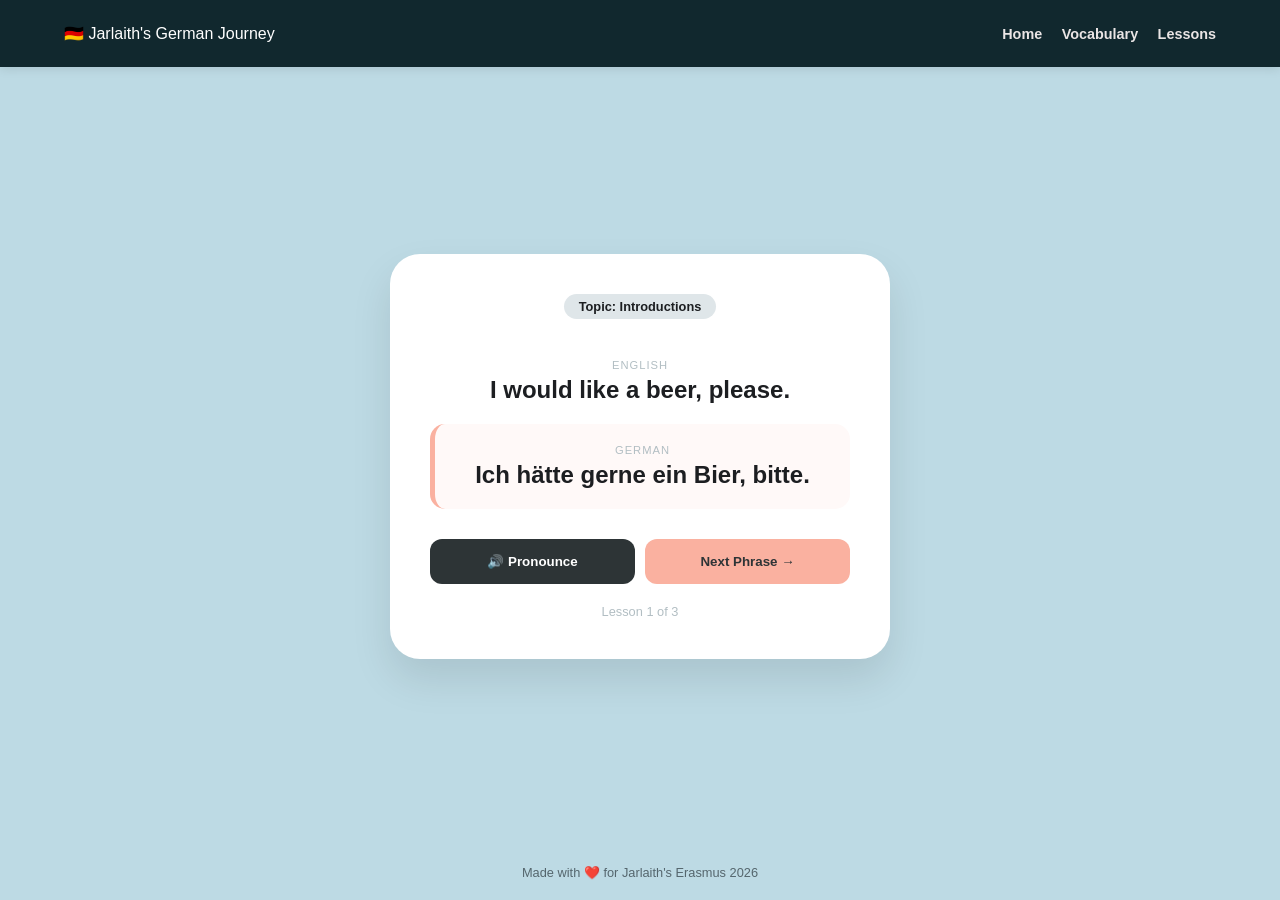
==== lessons.html @ a1bc1179 "dodano dosta toga i stil promijene" ====
<!DOCTYPE html>
<html lang="en">
<head>
    <meta charset="UTF-8">
    <meta name="viewport" content="width=device-width, initial-scale=1.0">
    <title>Daily Lessons | Jarlaith's German</title>
    <link rel="stylesheet" href="style.css">
</head>
<body>
    <main>
        <div class="lesson-card">
            <div class="badge" id="lesson-topic">Topic: Introductions</div>
            
            <div class="phrase-section">
                <p class="lang-label">English</p>
                <h2 id="english-text">I would like a beer, please.</h2>
            </div>

            <div class="phrase-section german-box">
                <p class="lang-label">German</p>
                <h2 id="german-text">Ich hätte gerne ein Bier, bitte.</h2>
            </div>

            <div class="lesson-controls">
                <button class="btn-audio" onclick="speakCurrent()">🔊 Pronounce</button>
                <button class="btn-next" onclick="nextLesson()">Next Phrase →</button>
            </div>
            
            <p class="progress" id="progress-text">Lesson 1 of 3</p>
        </div>
    </main>

    <footer>
        Made with ❤️ for Jarlaith's Erasmus 2026
    </footer>

    <script src="header.js"></script>
    <script src="script.js"></script>
</body>
</html>
---- style.css ----
* { margin: 0; padding: 0; box-sizing: border-box; font-family: 'Inter', sans-serif; }

body { background: #bddae4; display: flex; flex-direction: column; min-height: 100vh; color: #1c1e21; }
.home-main {
    display: block;
    width: 100%;
    background: white;
}

.hero {
    height: 80vh;
    display: flex;
    justify-content: center;
    align-items: center;
    text-align: center;
    padding: 0 20px;
}

.hero-content h1 {
    font-size: 3.5rem;
    line-height: 1.1;
    margin-bottom: 20px;
    color: #121e22;
}

.highlight {
    color: #3e0c01;
}

.emoji-badge {
    display: inline-block;
    padding: 10px 20px;
    background: #f0f2f5;
    border-radius: 50px;
    font-weight: 600;
    margin-bottom: 20px;
}

.love-note {
    font-size: 1.2rem;
    color: #151819;
    max-width: 600px;
    margin: 0 auto 40px auto;
    line-height: 1.6;
}

.cta-button {
    background: #244b56;
    color: white;
    padding: 18px 40px;
    border: none;
    border-radius: 15px;
    font-size: 1.1rem;
    font-weight: bold;
    cursor: pointer;
    transition: transform 0.2s, background 0.2s;
}

.cta-button:hover {
    transform: translateY(-3px);
    background: #142023;
}

.lesson-container {
    padding-bottom: 100px;
    display: flex;
    justify-content: center;
}

header { 
    background: #11282e; 
    color: white; 
    padding: 1.5rem 5%; 
    display: flex; 
    justify-content: space-between; 
    align-items: center; 
    box-shadow: 0 2px 10px rgba(0,0,0,0.1); 
}

header nav a { 
    color: #eae5e5; 
    text-decoration: none; 
    margin-left: 15px; 
    font-weight: 600; 
    font-size: 0.9rem; 
}

main { flex: 1; display: flex; justify-content: center; align-items: center; padding: 20px; }

.vocab-container { background: white; padding: 30px; border-radius: 20px; width: 100%; max-width: 800px; box-shadow: 0 10px 30px rgba(0,0,0,0.05); }
.vocab-table { width: 100%; border-collapse: collapse; margin-top: 20px; }
.vocab-table th { text-align: left; padding: 15px; background: #f8f9fa; color: #636e72; font-size: 0.8rem; text-transform: uppercase; }
.vocab-table td { padding: 15px; border-bottom: 1px solid #eee; }
.audio-btn { background: #fab1a0; border: none; border-radius: 50%; width: 35px; height: 35px; cursor: pointer; transition: 0.2s; }
.audio-btn:hover { transform: scale(1.1); }

.lesson-card { background: white; padding: 40px; border-radius: 30px; width: 100%; max-width: 500px; text-align: center; box-shadow: 0 20px 40px rgba(0,0,0,0.1); }
.badge { background: #dfe6e9; display: inline-block; padding: 5px 15px; border-radius: 20px; font-size: 0.8rem; font-weight: bold; margin-bottom: 20px; }
.phrase-section { margin: 20px 0; }
.lang-label { font-size: 0.7rem; color: #b2bec3; text-transform: uppercase; letter-spacing: 1px; margin-bottom: 5px; }
.german-box { background: #fff9f8; padding: 20px; border-radius: 15px; border-left: 5px solid #fab1a0; }
.lesson-controls { display: flex; gap: 10px; margin-top: 30px; }
.btn-audio, .btn-next { flex: 1; padding: 15px; border: none; border-radius: 12px; font-weight: bold; cursor: pointer; transition: 0.3s; }
.btn-audio { background: #2d3436; color: white; }
.btn-next { background: #fab1a0; color: #2d3436; }
.progress { margin-top: 20px; font-size: 0.8rem; color: #b2bec3; }

footer { text-align: center; 
    padding: 20px; 
    color: #55666d; 
    font-size: 0.8rem; 
}
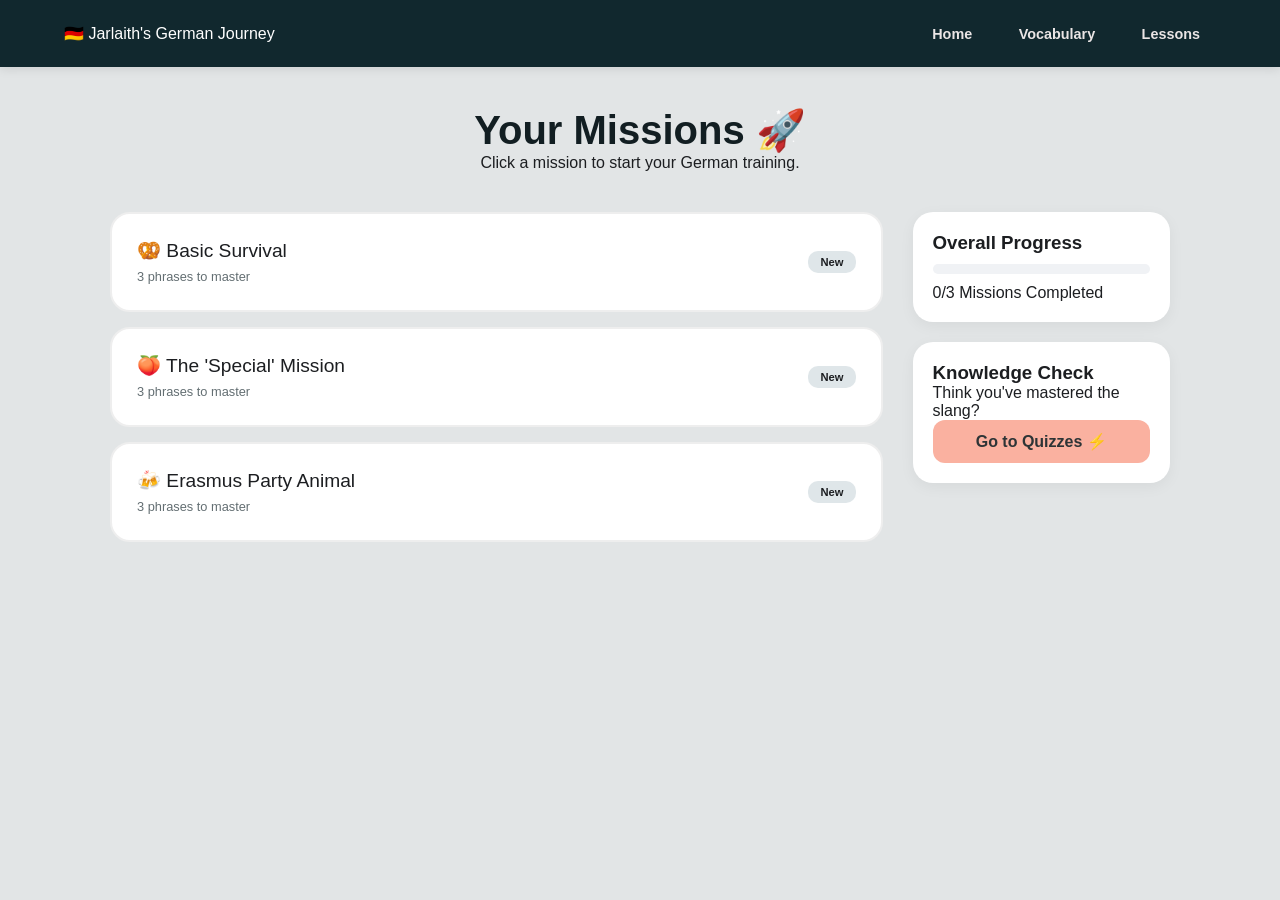
==== commit 11394a89: "dosta" ====
--- a/lessons.html
+++ b/lessons.html
@@ -7,32 +7,33 @@
     <link rel="stylesheet" href="style.css">
 </head>
 <body>
-    <main>
-        <div class="lesson-card">
-            <div class="badge" id="lesson-topic">Topic: Introductions</div>
-            
-            <div class="phrase-section">
-                <p class="lang-label">English</p>
-                <h2 id="english-text">I would like a beer, please.</h2>
+    <main class="dashboard-wrapper">
+    <div class="dashboard-header">
+        <h1>Your Missions 🚀</h1>
+        <p>Click a mission to start your German training.</p>
+    </div>
+
+    <div class="dashboard-grid">
+        <section id="dashboard-container" class="missions-list">
+            </section>
+
+        <aside class="sidebar">
+            <div class="sidebar-box progress-box">
+                <h3>Overall Progress</h3>
+                <div class="progress-bar-container">
+                    <div id="main-progress-bar" class="progress-fill"></div>
+                </div>
+                <p id="progress-stats">0/0 Missions Completed</p>
             </div>
 
-            <div class="phrase-section german-box">
-                <p class="lang-label">German</p>
-                <h2 id="german-text">Ich hätte gerne ein Bier, bitte.</h2>
+            <div class="sidebar-box quiz-link-box">
+                <h3>Knowledge Check</h3>
+                <p>Think you've mastered the slang?</p>
+                <a href="quizzes.html" class="quiz-cta">Go to Quizzes ⚡</a>
             </div>
-
-            <div class="lesson-controls">
-                <button class="btn-audio" onclick="speakCurrent()">🔊 Pronounce</button>
-                <button class="btn-next" onclick="nextLesson()">Next Phrase →</button>
-            </div>
-            
-            <p class="progress" id="progress-text">Lesson 1 of 3</p>
-        </div>
-    </main>
-
-    <footer>
-        Made with ❤️ for Jarlaith's Erasmus 2026
-    </footer>
+        </aside>
+    </div>
+</main>
 
     <script src="header.js"></script>
     <script src="script.js"></script>
--- a/style.css
+++ b/style.css
@@ -1,71 +1,7 @@
+/* --- OSNOVNE POSTAVKE --- */
 * { margin: 0; padding: 0; box-sizing: border-box; font-family: 'Inter', sans-serif; }
 
-body { background: #bddae4; display: flex; flex-direction: column; min-height: 100vh; color: #1c1e21; }
-.home-main {
-    display: block;
-    width: 100%;
-    background: white;
-}
-
-.hero {
-    height: 80vh;
-    display: flex;
-    justify-content: center;
-    align-items: center;
-    text-align: center;
-    padding: 0 20px;
-}
-
-.hero-content h1 {
-    font-size: 3.5rem;
-    line-height: 1.1;
-    margin-bottom: 20px;
-    color: #121e22;
-}
-
-.highlight {
-    color: #3e0c01;
-}
-
-.emoji-badge {
-    display: inline-block;
-    padding: 10px 20px;
-    background: #f0f2f5;
-    border-radius: 50px;
-    font-weight: 600;
-    margin-bottom: 20px;
-}
-
-.love-note {
-    font-size: 1.2rem;
-    color: #151819;
-    max-width: 600px;
-    margin: 0 auto 40px auto;
-    line-height: 1.6;
-}
-
-.cta-button {
-    background: #244b56;
-    color: white;
-    padding: 18px 40px;
-    border: none;
-    border-radius: 15px;
-    font-size: 1.1rem;
-    font-weight: bold;
-    cursor: pointer;
-    transition: transform 0.2s, background 0.2s;
-}
-
-.cta-button:hover {
-    transform: translateY(-3px);
-    background: #142023;
-}
-
-.lesson-container {
-    padding-bottom: 100px;
-    display: flex;
-    justify-content: center;
-}
+body { background: #e2e5e6; display: flex; flex-direction: column; min-height: 100vh; color: #1c1e21; }
 
 header { 
     background: #11282e; 
@@ -80,33 +16,210 @@
 header nav a { 
     color: #eae5e5; 
     text-decoration: none; 
-    margin-left: 15px; 
+    margin-left: 10px; 
     font-weight: 600; 
-    font-size: 0.9rem; 
-}
-
-main { flex: 1; display: flex; justify-content: center; align-items: center; padding: 20px; }
-
-.vocab-container { background: white; padding: 30px; border-radius: 20px; width: 100%; max-width: 800px; box-shadow: 0 10px 30px rgba(0,0,0,0.05); }
-.vocab-table { width: 100%; border-collapse: collapse; margin-top: 20px; }
-.vocab-table th { text-align: left; padding: 15px; background: #f8f9fa; color: #636e72; font-size: 0.8rem; text-transform: uppercase; }
-.vocab-table td { padding: 15px; border-bottom: 1px solid #eee; }
-.audio-btn { background: #fab1a0; border: none; border-radius: 50%; width: 35px; height: 35px; cursor: pointer; transition: 0.2s; }
-.audio-btn:hover { transform: scale(1.1); }
-
-.lesson-card { background: white; padding: 40px; border-radius: 30px; width: 100%; max-width: 500px; text-align: center; box-shadow: 0 20px 40px rgba(0,0,0,0.1); }
-.badge { background: #dfe6e9; display: inline-block; padding: 5px 15px; border-radius: 20px; font-size: 0.8rem; font-weight: bold; margin-bottom: 20px; }
-.phrase-section { margin: 20px 0; }
-.lang-label { font-size: 0.7rem; color: #b2bec3; text-transform: uppercase; letter-spacing: 1px; margin-bottom: 5px; }
-.german-box { background: #fff9f8; padding: 20px; border-radius: 15px; border-left: 5px solid #fab1a0; }
-.lesson-controls { display: flex; gap: 10px; margin-top: 30px; }
-.btn-audio, .btn-next { flex: 1; padding: 15px; border: none; border-radius: 12px; font-weight: bold; cursor: pointer; transition: 0.3s; }
-.btn-audio { background: #2d3436; color: white; }
-.btn-next { background: #fab1a0; color: #2d3436; }
-.progress { margin-top: 20px; font-size: 0.8rem; color: #b2bec3; }
-
-footer { text-align: center; 
+    font-size: 0.9rem;
+    padding: 8px 16px; 
+    border-radius: 18px; 
+    transition: all 0.3s ease; 
+}
+
+header nav a:hover {
+    background-color: #bddae4; 
+    color: #11282e; 
+}
+
+/* --- DASHBOARD LAYOUT (lessons.html) --- */
+.dashboard-wrapper {
+    display: block; /* Važno: da ne centrira sadržaj kao običan main */
+    width: 100%;
+    padding-bottom: 50px;
+}
+
+.dashboard-header {
+    text-align: center;
+    padding: 40px 20px;
+}
+
+.dashboard-header h1 {
+    font-size: 2.5rem;
+    color: #121e22;
+}
+
+.dashboard-grid {
+    display: grid;
+    grid-template-columns: 1.5fr 0.5fr; /* Lekcije šire, sidebar uži */
+    gap: 30px;
+    max-width: 1100px;
+    margin: 0 auto;
+    padding: 0 20px;
+    align-items: start;
+}
+
+/* --- MISSION ITEMS (Lekcije koje hoveraju) --- */
+.mission-item {
+    background: white;
+    padding: 25px;
+    border-radius: 20px;
+    border: 2px solid #eee;
+    cursor: pointer;
+    display: flex;
+    justify-content: space-between;
+    align-items: center;
+    transition: all 0.3s ease;
+    margin-bottom: 15px;
+}
+
+.mission-item:hover {
+    transform: translateX(10px); /* Pomak udesno na hover */
+    border-color: #fab1a0;
+    background-color: #fffaf9;
+    box-shadow: 5px 5px 15px rgba(0,0,0,0.05);
+}
+
+.mission-item.completed {
+    background: #fdfdfd;
+    border-color: #e0e0e0;
+    opacity: 0.6;
+}
+
+.status-tag {
+    font-size: 0.7rem;
+    font-weight: bold;
+    padding: 5px 12px;
+    border-radius: 10px;
+    background: #dfe6e9;
+}
+
+.completed .status-tag {
+    background: #55efc4;
+    color: #00b894;
+}
+
+/* --- SIDEBAR --- */
+.sidebar {
+    display: flex;
+    flex-direction: column;
+    gap: 20px;
+}
+
+.sidebar-box {
+    background: white;
+    padding: 20px;
+    border-radius: 20px;
+    box-shadow: 0 4px 15px rgba(0,0,0,0.05);
+}
+
+.progress-bar-container {
+    background: #f0f2f5;
+    height: 10px;
+    border-radius: 5px;
+    overflow: hidden;
+    margin: 10px 0;
+}
+
+.progress-fill {
+    background: #55efc4;
+    height: 100%;
+    width: 0%; /* JS ovo puni */
+    transition: width 0.5s ease;
+}
+
+.quiz-cta {
+    display: block;
+    text-align: center;
+    background: #fab1a0;
+    color: #2d3436;
+    text-decoration: none;
+    padding: 12px;
+    border-radius: 12px;
+    font-weight: bold;
+    transition: 0.2s;
+}
+
+.quiz-cta:hover { background: #2d3436; color: white; }
+/* --- HOME PAGE CTA BUTTON --- */
+.cta-button {
+    background: #244b56; /* Tvoja tamna boja */
+    color: white;
+    padding: 20px 35px; /* Malo veći i elegantniji */
+    border: none;
+    border-radius: 18px; /* Zaobljeni rubovi koji izgledaju moderno */
+    font-size: 1rem;
+    font-weight: 800;
+    text-transform: uppercase;
+    letter-spacing: 1px;
+    cursor: pointer;
+    transition: all 0.3s cubic-bezier(0.175, 0.885, 0.32, 1.275); /* Fluidna animacija */
+    box-shadow: 0 10px 20px rgba(36, 75, 86, 0.2);
+    margin-top: 10px;
+    display: inline-block;
+    text-decoration: none;
+}
+
+.cta-button:hover {
+    background: #142023; /* Još tamnija na hover */
+    transform: translateY(-2px) scale(1.01); /* Lagano skoči i poveća se */
+    box-shadow: 0 15px 30px rgba(20, 32, 35, 0.3);
+}
+
+/* Osiguraj da Hero sekcija ima dovoljno mjesta */
+.hero-content {
+    display: flex;
+    flex-direction: column;
+    align-items: center;
+    gap: 10px;
+}
+
+/* --- HERO SECTION (index.html) --- */
+.hero {
+    height: 80vh;
+    display: flex;
+    justify-content: center;
+    align-items: center;
+    text-align: center;
+    padding: 0 20px;
+}
+
+.hero-content h1 { font-size: 3.5rem; color: #121e22; }
+.highlight { color: #3e0c01; }
+.love-note { 
+    font-size: 1.2rem; 
+    color: #151819; 
+    max-width: 600px; 
+    margin: 20px auto 20px auto; }
+
+/* --- VOCABULARY & CARDS --- */
+.vocab-container, .lesson-card { 
+    background: white; 
+    padding: 30px; 
+    border-radius: 20px; 
+    margin: 20px auto;
+    box-shadow: 0 10px 30px rgba(0,0,0,0.05); 
+}
+
+.german-box { 
+    background: #fff9f8; 
+    padding: 20px; 
+    border-radius: 15px; 
+    border-left: 5px solid #fab1a0; 
+    margin: 15px 0;
+}
+
+/* --- FOOTER --- */
+footer { 
+    text-align: center; 
     padding: 20px; 
     color: #55666d; 
-    font-size: 0.8rem; 
+    background: #bddae4;
+    margin-top: auto;
+}
+
+/* --- RESPONSIVE (Mobitel) --- */
+@media (max-width: 800px) {
+    .dashboard-grid { grid-template-columns: 1fr; }
+    .sidebar { order: -1; }
+    .hero-content h1 { font-size: 2.2rem; }
+    header { flex-direction: column; gap: 10px; }
+    .mission-item:hover { transform: none; }
 }
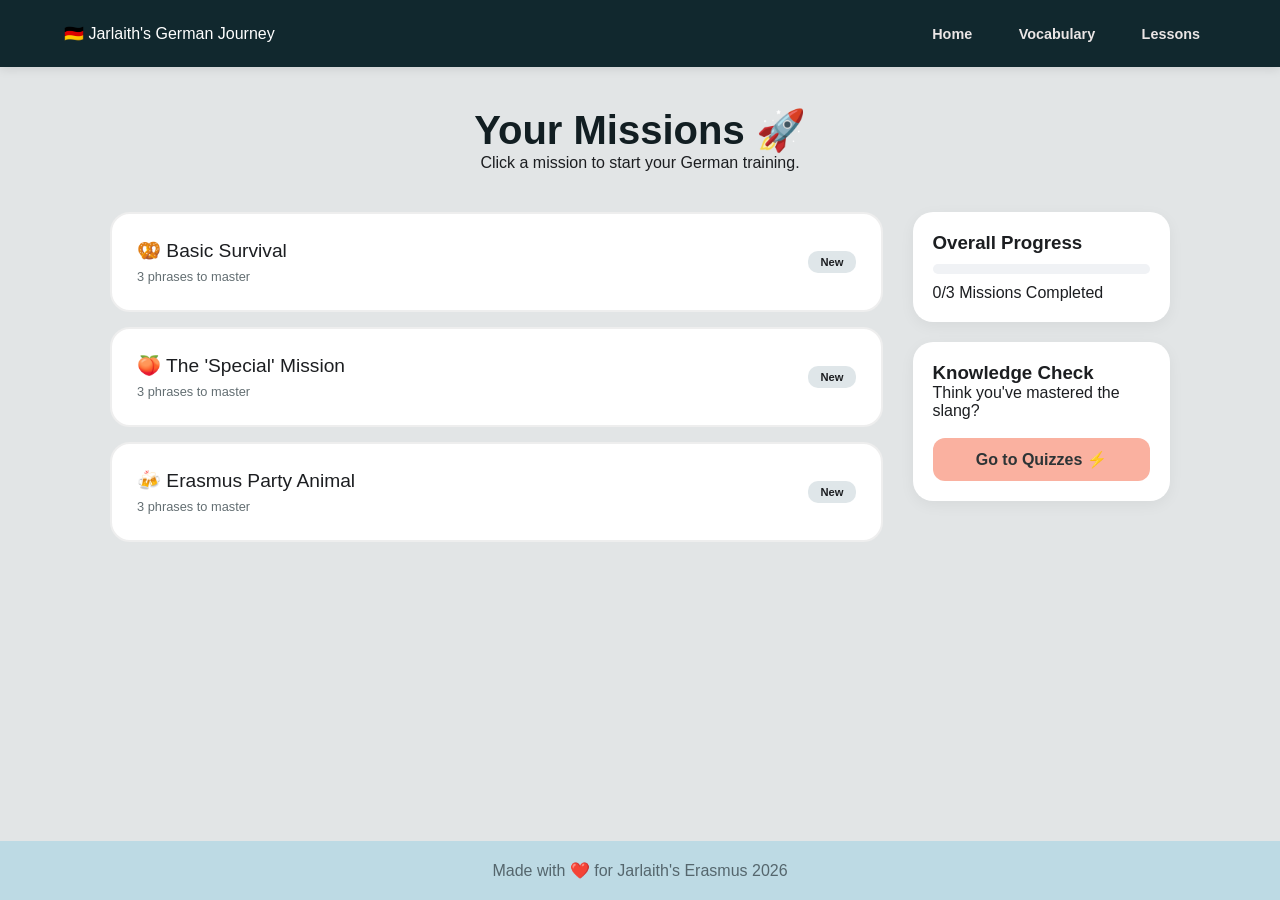
==== commit 1ca973df: "nove funkcionalnosti" ====
--- a/lessons.html
+++ b/lessons.html
@@ -8,32 +8,36 @@
 </head>
 <body>
     <main class="dashboard-wrapper">
-    <div class="dashboard-header">
-        <h1>Your Missions 🚀</h1>
-        <p>Click a mission to start your German training.</p>
-    </div>
+        <div class="dashboard-header">
+            <h1>Your Missions 🚀</h1>
+            <p>Click a mission to start your German training.</p>
+        </div>
+    
+        <div class="dashboard-grid">
+            <section id="dashboard-container" class="missions-list">
+                </section>
+            
+            <aside class="sidebar">
+                <div class="sidebar-box progress-box">
+                    <h3>Overall Progress</h3>
+                    <div class="progress-bar-container">
+                        <div id="main-progress-bar" class="progress-fill"></div>
+                    </div>
+                    <p id="progress-stats">0/0 Missions Completed</p>
+                </div>
+            
+                <div class="sidebar-box quiz-link-box">
+                    <h3>Knowledge Check</h3>
+                    <p>Think you've mastered the slang?</p> <br>
+                    <a href="quizzes.html" class="quiz-cta">Go to Quizzes ⚡</a>
+                </div>
+            </aside>
+        </div>
+    </main>
 
-    <div class="dashboard-grid">
-        <section id="dashboard-container" class="missions-list">
-            </section>
-
-        <aside class="sidebar">
-            <div class="sidebar-box progress-box">
-                <h3>Overall Progress</h3>
-                <div class="progress-bar-container">
-                    <div id="main-progress-bar" class="progress-fill"></div>
-                </div>
-                <p id="progress-stats">0/0 Missions Completed</p>
-            </div>
-
-            <div class="sidebar-box quiz-link-box">
-                <h3>Knowledge Check</h3>
-                <p>Think you've mastered the slang?</p>
-                <a href="quizzes.html" class="quiz-cta">Go to Quizzes ⚡</a>
-            </div>
-        </aside>
-    </div>
-</main>
+    <footer>
+        Made with ❤️ for Jarlaith's Erasmus 2026
+    </footer>
 
     <script src="header.js"></script>
     <script src="script.js"></script>
--- a/style.css
+++ b/style.css
@@ -138,6 +138,42 @@
 }
 
 .quiz-cta:hover { background: #2d3436; color: white; }
+
+.xp-card {
+    text-align: center;
+    background: linear-gradient(135deg, #ffffff 0%, #fff9f8 100%);
+    border: 2px solid #fab1a0;
+}
+
+.xp-display {
+    font-size: 3rem;
+    font-weight: 900;
+    color: #244b56;
+    margin: 10px 0;
+}
+
+.xp-display small {
+    font-size: 1rem;
+    color: #fab1a0;
+}
+
+#rank-text {
+    font-weight: bold;
+    color: #55666d;
+    margin-bottom: 15px;
+}
+
+.quiz-unlock-special {
+    border: 2px solid #fdcb6e !important; /* Zlatna boja */
+    background: linear-gradient(135deg, #ffffff 0%, #fff9f1 100%) !important;
+    animation: pulse-gold 2s infinite;
+}
+
+@keyframes pulse-gold {
+    0% { box-shadow: 0 0 0 0 rgba(253, 203, 110, 0.4); }
+    70% { box-shadow: 0 0 0 10px rgba(253, 203, 110, 0); }
+    100% { box-shadow: 0 0 0 0 rgba(253, 203, 110, 0); }
+}
 /* --- HOME PAGE CTA BUTTON --- */
 .cta-button {
     background: #244b56; /* Tvoja tamna boja */
